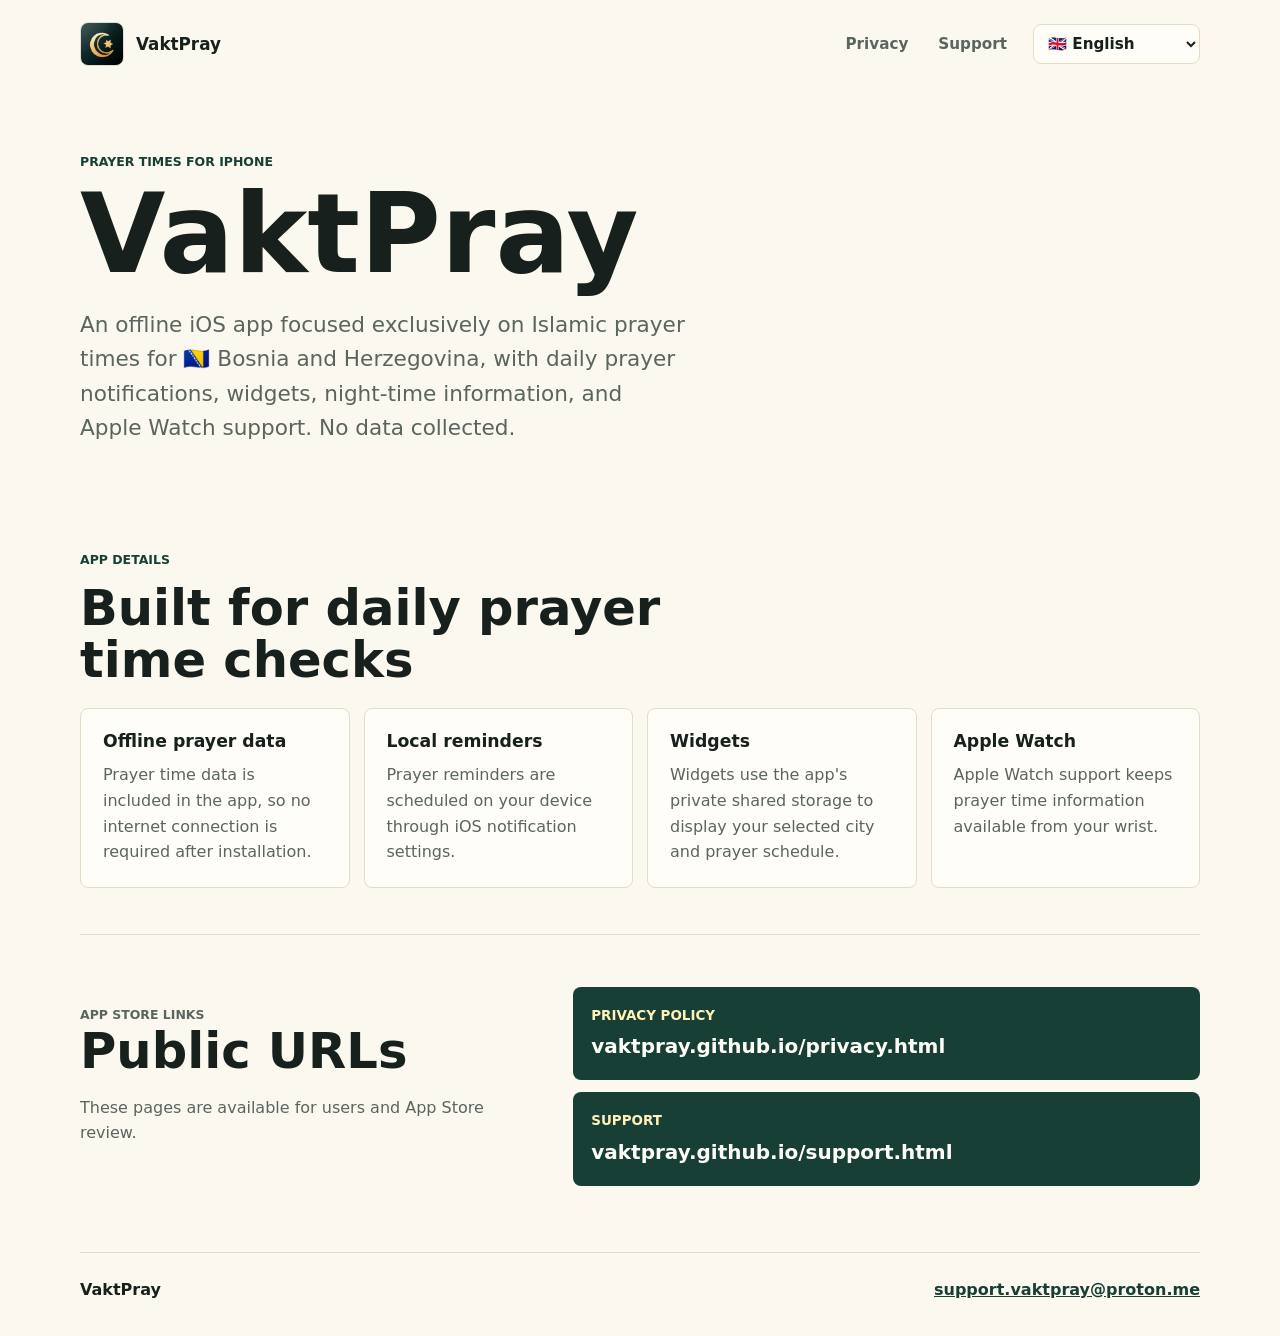
==== index.html @ ff626b73 "Initial commit" ====
<!doctype html>
<html lang="en">
<head>
  <meta charset="utf-8">
  <meta name="viewport" content="width=device-width, initial-scale=1">
  <title>VaktPray</title>
  <meta name="description" content="VaktPray is an offline iOS app focused exclusively on Islamic prayer times for 🇧🇦 Bosnia and Herzegovina, with notifications, widgets, night-time information, and Apple Watch support.">
  <link rel="canonical" href="https://vaktpray.github.io/">
  <link rel="icon" href="assets/vaktpray-icon.jpg">
  <link rel="apple-touch-icon" href="assets/vaktpray-icon.jpg">
  <link rel="stylesheet" href="assets/styles.css">
  <script src="assets/i18n.js" defer></script>
  <script src="assets/contact.js" defer></script>
</head>
<body data-page="home">
  <header class="site-header">
    <a class="brand" href="/" aria-label="VaktPray home">
      <img src="assets/vaktpray-icon.jpg" width="44" height="44" alt="">
      <span>VaktPray</span>
    </a>
    <div class="header-actions">
      <nav aria-label="Main navigation">
        <a href="privacy.html" data-i18n="common.privacy">Privacy</a>
        <a href="support.html" data-i18n="common.support">Support</a>
      </nav>
      <label class="language-switch">
        <span class="visually-hidden" data-i18n="common.language">Language</span>
        <select id="language-select" aria-label="Language" data-i18n-aria-label="common.language">
          <option value="en">🇬🇧 English</option>
          <option value="bs">🇧🇦 Bosanski</option>
        </select>
      </label>
    </div>
  </header>

  <main>
    <section class="hero">
      <div class="hero-copy">
        <p class="eyebrow" data-i18n="home.heroEyebrow">Prayer times for iPhone</p>
        <h1>VaktPray</h1>
        <p class="lede" data-i18n="home.heroText">An offline iOS app focused exclusively on Islamic prayer times for 🇧🇦 Bosnia and Herzegovina, with daily prayer notifications, widgets, night-time information, and Apple Watch support. No data collected.</p>
      </div>
    </section>

    <section class="overview" aria-labelledby="overview-title">
      <div class="section-heading">
        <p class="eyebrow" data-i18n="home.detailsEyebrow">App Details</p>
        <h2 id="overview-title" data-i18n="home.detailsTitle">Built for daily prayer time checks</h2>
      </div>
      <div class="feature-grid">
        <article class="feature-card">
          <h3 data-i18n="home.offlineTitle">Offline prayer data</h3>
          <p data-i18n="home.offlineBody">Prayer time data is included in the app, so no internet connection is required after installation.</p>
        </article>
        <article class="feature-card">
          <h3 data-i18n="home.remindersTitle">Local reminders</h3>
          <p data-i18n="home.remindersBody">Prayer reminders are scheduled on your device through iOS notification settings.</p>
        </article>
        <article class="feature-card">
          <h3 data-i18n="home.widgetsTitle">Widgets</h3>
          <p data-i18n="home.widgetsBody">Widgets use the app's private shared storage to display your selected city and prayer schedule.</p>
        </article>
        <article class="feature-card">
          <h3 data-i18n="home.watchTitle">Apple Watch</h3>
          <p data-i18n="home.watchBody">Apple Watch support keeps prayer time information available from your wrist.</p>
        </article>
      </div>
    </section>

    <section class="split-section" aria-labelledby="links-title">
      <div>
        <p class="eyebrow" data-i18n="home.linksEyebrow">App Store Links</p>
        <h2 id="links-title" data-i18n="home.linksTitle">Public URLs</h2>
        <p data-i18n="home.linksBody">These pages are available for users and App Store review.</p>
      </div>
      <div class="link-list">
        <a href="privacy.html">
          <span data-i18n="common.privacyPolicy">Privacy Policy</span>
          <strong>vaktpray.github.io/privacy.html</strong>
        </a>
        <a href="support.html">
          <span data-i18n="common.support">Support</span>
          <strong>vaktpray.github.io/support.html</strong>
        </a>
      </div>
    </section>
  </main>

  <footer class="site-footer">
    <span>VaktPray</span>
    <a class="js-support-email" href="#support-email">Show support email</a>
  </footer>
</body>
</html>
---- assets/styles.css ----
:root {
  --ink: #17201c;
  --muted: #5b655f;
  --soft: #fbf8ef;
  --paper: #fffdf7;
  --line: #e4dcc6;
  --green: #173f35;
  --green-deep: #102c26;
  --gold: #eeb909;
  --gold-soft: #fff2b7;
  --shadow: 0 24px 70px rgba(23, 32, 28, 0.16);
  color-scheme: light;
}

* {
  box-sizing: border-box;
}

html {
  scroll-behavior: smooth;
}

body {
  margin: 0;
  background: var(--soft);
  color: var(--ink);
  font-family: Inter, ui-sans-serif, system-ui, -apple-system, BlinkMacSystemFont, "Segoe UI", sans-serif;
  line-height: 1.6;
}

img {
  display: block;
  max-width: 100%;
}

a {
  color: inherit;
}

.site-header {
  display: flex;
  align-items: center;
  justify-content: space-between;
  gap: 24px;
  width: min(1120px, calc(100% - 32px));
  margin: 0 auto;
  padding: 22px 0;
}

.header-actions {
  display: flex;
  align-items: center;
  gap: 14px;
}

.brand {
  display: inline-flex;
  align-items: center;
  gap: 12px;
  color: var(--ink);
  font-size: 1.05rem;
  font-weight: 800;
  text-decoration: none;
}

.brand img {
  width: 44px;
  height: 44px;
  border: 1px solid rgba(23, 32, 28, 0.12);
  border-radius: 8px;
}

nav {
  display: flex;
  align-items: center;
  gap: 6px;
}

nav a {
  border-radius: 8px;
  color: var(--muted);
  font-size: 0.95rem;
  font-weight: 700;
  padding: 8px 12px;
  text-decoration: none;
}

nav a:hover,
nav a[aria-current="page"] {
  background: #efe7d1;
  color: var(--ink);
}

.language-switch select {
  min-height: 40px;
  background: var(--paper);
  border: 1px solid var(--line);
  border-radius: 8px;
  color: var(--ink);
  font: inherit;
  font-size: 0.95rem;
  font-weight: 800;
  padding: 7px 34px 7px 10px;
}

.language-switch select:focus {
  outline: 2px solid var(--gold);
  outline-offset: 2px;
}

.visually-hidden {
  position: absolute;
  width: 1px;
  height: 1px;
  margin: -1px;
  clip: rect(0, 0, 0, 0);
  overflow: hidden;
  padding: 0;
  white-space: nowrap;
  border: 0;
}

.hero,
.overview,
.split-section,
.support-hero,
.support-details,
.document {
  width: min(1120px, calc(100% - 32px));
  margin: 0 auto;
}

.hero {
  padding: 64px 0 58px;
}

.hero-copy {
  max-width: 760px;
}

.eyebrow {
  margin: 0 0 12px;
  color: var(--green);
  font-size: 0.78rem;
  font-weight: 900;
  letter-spacing: 0;
  text-transform: uppercase;
}

h1,
h2,
h3,
p {
  overflow-wrap: break-word;
}

h1 {
  margin: 0;
  font-size: clamp(3.6rem, 10vw, 6.9rem);
  line-height: 0.92;
  letter-spacing: 0;
}

h2 {
  margin: 0;
  font-size: clamp(2rem, 4vw, 3.1rem);
  line-height: 1.05;
  letter-spacing: 0;
}

h3 {
  margin: 0 0 10px;
  font-size: 1.08rem;
  line-height: 1.25;
}

.lede {
  max-width: 610px;
  margin: 22px 0 0;
  color: var(--muted);
  font-size: clamp(1.08rem, 2vw, 1.35rem);
}

.overview,
.support-details {
  padding: 46px 0;
}

.section-heading {
  max-width: 720px;
  margin-bottom: 22px;
}

.feature-grid {
  display: grid;
  grid-template-columns: repeat(4, minmax(0, 1fr));
  gap: 14px;
}

.feature-grid.two {
  grid-template-columns: repeat(2, minmax(0, 1fr));
}

.feature-card {
  min-height: 180px;
  background: var(--paper);
  border: 1px solid var(--line);
  border-radius: 8px;
  padding: 22px;
}

.feature-card p {
  margin: 0;
  color: var(--muted);
}

.split-section {
  display: grid;
  grid-template-columns: minmax(0, 0.85fr) minmax(280px, 1.15fr);
  gap: 30px;
  align-items: start;
  border-top: 1px solid var(--line);
  padding: 52px 0 66px;
}

.split-section p {
  margin: 18px 0 0;
  color: var(--muted);
}

.link-list {
  display: grid;
  gap: 12px;
}

.link-list a {
  display: grid;
  gap: 4px;
  background: var(--green);
  border-radius: 8px;
  color: #fffdf7;
  padding: 18px;
  text-decoration: none;
}

.link-list a:hover {
  background: var(--green-deep);
}

.link-list span {
  color: var(--gold-soft);
  font-size: 0.84rem;
  font-weight: 800;
  text-transform: uppercase;
}

.link-list strong {
  font-size: clamp(1rem, 2vw, 1.25rem);
}

.site-footer {
  display: flex;
  align-items: center;
  justify-content: space-between;
  gap: 18px;
  width: min(1120px, calc(100% - 32px));
  margin: 0 auto;
  border-top: 1px solid var(--line);
  color: var(--muted);
  padding: 24px 0 34px;
}

.site-footer span {
  color: var(--ink);
  font-weight: 800;
}

.site-footer a {
  color: var(--green);
  font-weight: 800;
}

.document {
  max-width: 860px;
  padding: 50px 0 70px;
}

.document-hero {
  padding-bottom: 28px;
}

.updated {
  color: var(--muted);
  font-size: 0.95rem;
  font-weight: 700;
  margin: 18px 0 0;
}

.policy-block {
  border-top: 1px solid var(--line);
  padding: 30px 0;
}

.policy-block h2 {
  font-size: clamp(1.45rem, 3vw, 2rem);
  margin-bottom: 12px;
}

.policy-block p {
  color: var(--muted);
  margin: 0 0 14px;
}

.policy-block p:last-child {
  margin-bottom: 0;
}

.policy-block a {
  color: var(--green);
  font-weight: 800;
}

.support-hero {
  padding: 64px 0 50px;
}

.support-copy {
  max-width: 760px;
}

.email-link {
  display: inline-flex;
  max-width: 100%;
  margin-top: 28px;
  background: var(--green);
  border-radius: 8px;
  color: #fffdf7;
  font-size: clamp(1rem, 3vw, 1.3rem);
  font-weight: 900;
  overflow-wrap: anywhere;
  padding: 16px 18px;
  text-decoration: none;
}

.email-link:hover {
  background: var(--green-deep);
}

@media (max-width: 860px) {
  .split-section {
    grid-template-columns: 1fr;
  }

  .hero {
    padding-top: 34px;
  }

  .feature-grid,
  .feature-grid.two {
    grid-template-columns: 1fr;
  }
}

@media (max-width: 560px) {
  .site-header,
  .site-footer {
    align-items: flex-start;
    flex-direction: column;
  }

  nav {
    width: 100%;
  }

  .header-actions {
    align-items: stretch;
    flex-direction: column;
    width: 100%;
  }

  nav a {
    flex: 1;
    text-align: center;
  }

  .language-switch,
  .language-switch select {
    width: 100%;
  }

  .feature-card {
    min-height: auto;
  }
}
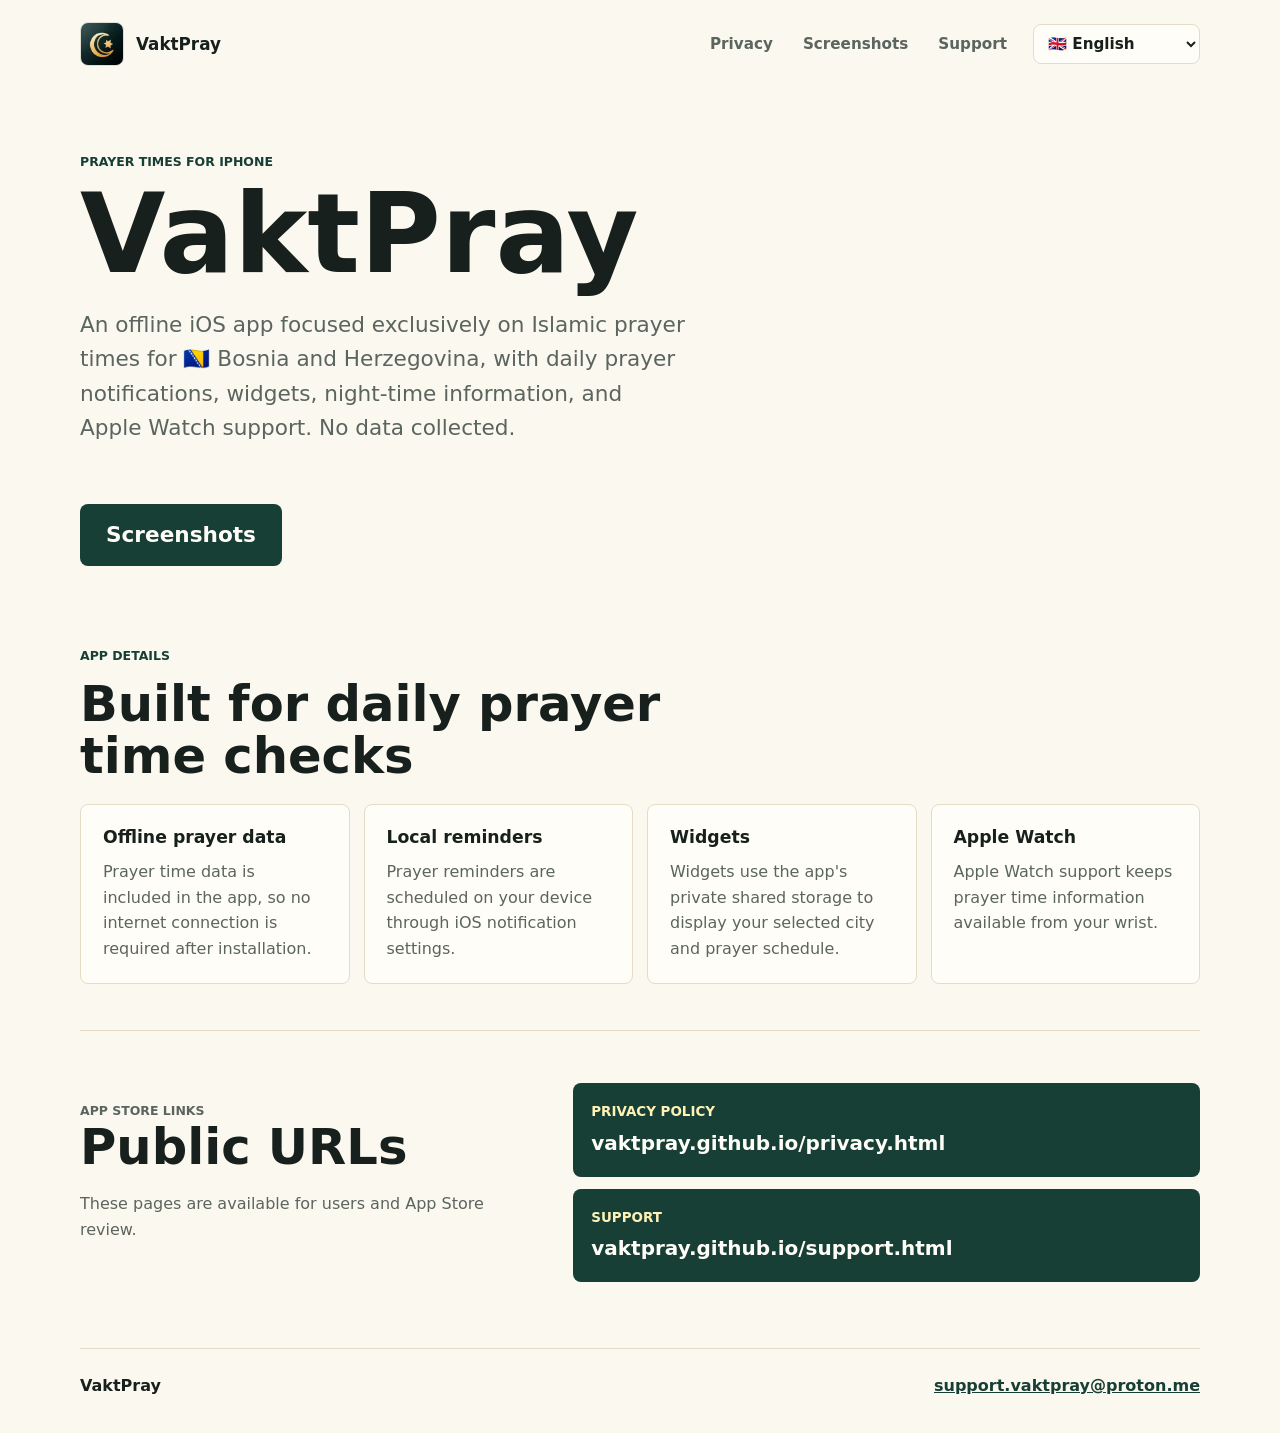
==== commit 0a25b352: "Add screenshots gallery" ====
--- a/index.html
+++ b/index.html
@@ -21,6 +21,7 @@
     <div class="header-actions">
       <nav aria-label="Main navigation">
         <a href="privacy.html" data-i18n="common.privacy">Privacy</a>
+        <a href="screenshots.html" data-i18n="common.screenshots">Screenshots</a>
         <a href="support.html" data-i18n="common.support">Support</a>
       </nav>
       <label class="language-switch">
@@ -40,6 +41,10 @@
         <h1>VaktPray</h1>
         <p class="lede" data-i18n="home.heroText">An offline iOS app focused exclusively on Islamic prayer times for 🇧🇦 Bosnia and Herzegovina, with daily prayer notifications, widgets, night-time information, and Apple Watch support. No data collected.</p>
       </div>
+    </section>
+
+    <section class="screenshots-cta" aria-label="Screenshots">
+      <a class="screenshots-button" href="screenshots.html" data-i18n="home.screenshotsButton">Screenshots</a>
     </section>
 
     <section class="overview" aria-labelledby="overview-title">
--- a/assets/styles.css
+++ b/assets/styles.css
@@ -121,10 +121,12 @@
 }
 
 .hero,
+.screenshots-cta,
 .overview,
 .split-section,
 .support-hero,
 .support-details,
+.screenshots-page,
 .document {
   width: min(1120px, calc(100% - 32px));
   margin: 0 auto;
@@ -181,6 +183,28 @@
   font-size: clamp(1.08rem, 2vw, 1.35rem);
 }
 
+.screenshots-cta {
+  padding: 0 0 34px;
+}
+
+.screenshots-button {
+  display: inline-flex;
+  align-items: center;
+  justify-content: center;
+  min-height: 62px;
+  background: var(--green);
+  border-radius: 8px;
+  color: #fffdf7;
+  font-size: clamp(1.05rem, 2vw, 1.35rem);
+  font-weight: 900;
+  padding: 14px 26px;
+  text-decoration: none;
+}
+
+.screenshots-button:hover {
+  background: var(--green-deep);
+}
+
 .overview,
 .support-details {
   padding: 46px 0;
@@ -346,6 +370,70 @@
   background: var(--green-deep);
 }
 
+.screenshots-page {
+  padding: 50px 0 70px;
+}
+
+.screenshots-hero {
+  max-width: 780px;
+  padding-bottom: 34px;
+}
+
+.screenshot-section {
+  border-top: 1px solid var(--line);
+  padding: 34px 0 44px;
+}
+
+.screenshot-section:last-child {
+  padding-bottom: 0;
+}
+
+.screenshot-section-header {
+  max-width: 760px;
+  margin-bottom: 22px;
+}
+
+.screenshot-section-header h2 {
+  font-size: clamp(1.7rem, 3vw, 2.35rem);
+}
+
+.screenshot-grid {
+  display: grid;
+  grid-template-columns: repeat(auto-fit, minmax(230px, 1fr));
+  gap: 18px;
+  align-items: start;
+}
+
+.screenshot-grid.single {
+  grid-template-columns: minmax(230px, 360px);
+}
+
+.screenshot-card {
+  background: var(--paper);
+  border: 1px solid var(--line);
+  border-radius: 8px;
+  padding: 14px;
+}
+
+.screenshot-card img {
+  width: 100%;
+  aspect-ratio: 736 / 1600;
+  object-fit: cover;
+  object-position: top;
+  background: var(--green);
+  border: 1px solid rgba(23, 32, 28, 0.12);
+  border-radius: 6px;
+}
+
+.screenshot-card h3 {
+  margin: 14px 0 8px;
+}
+
+.screenshot-card p {
+  margin: 0;
+  color: var(--muted);
+}
+
 @media (max-width: 860px) {
   .split-section {
     grid-template-columns: 1fr;
@@ -357,6 +445,10 @@
 
   .feature-grid,
   .feature-grid.two {
+    grid-template-columns: 1fr;
+  }
+
+  .screenshot-grid.single {
     grid-template-columns: 1fr;
   }
 }
@@ -391,4 +483,8 @@
   .feature-card {
     min-height: auto;
   }
-}
+
+  .screenshots-button {
+    width: 100%;
+  }
+}
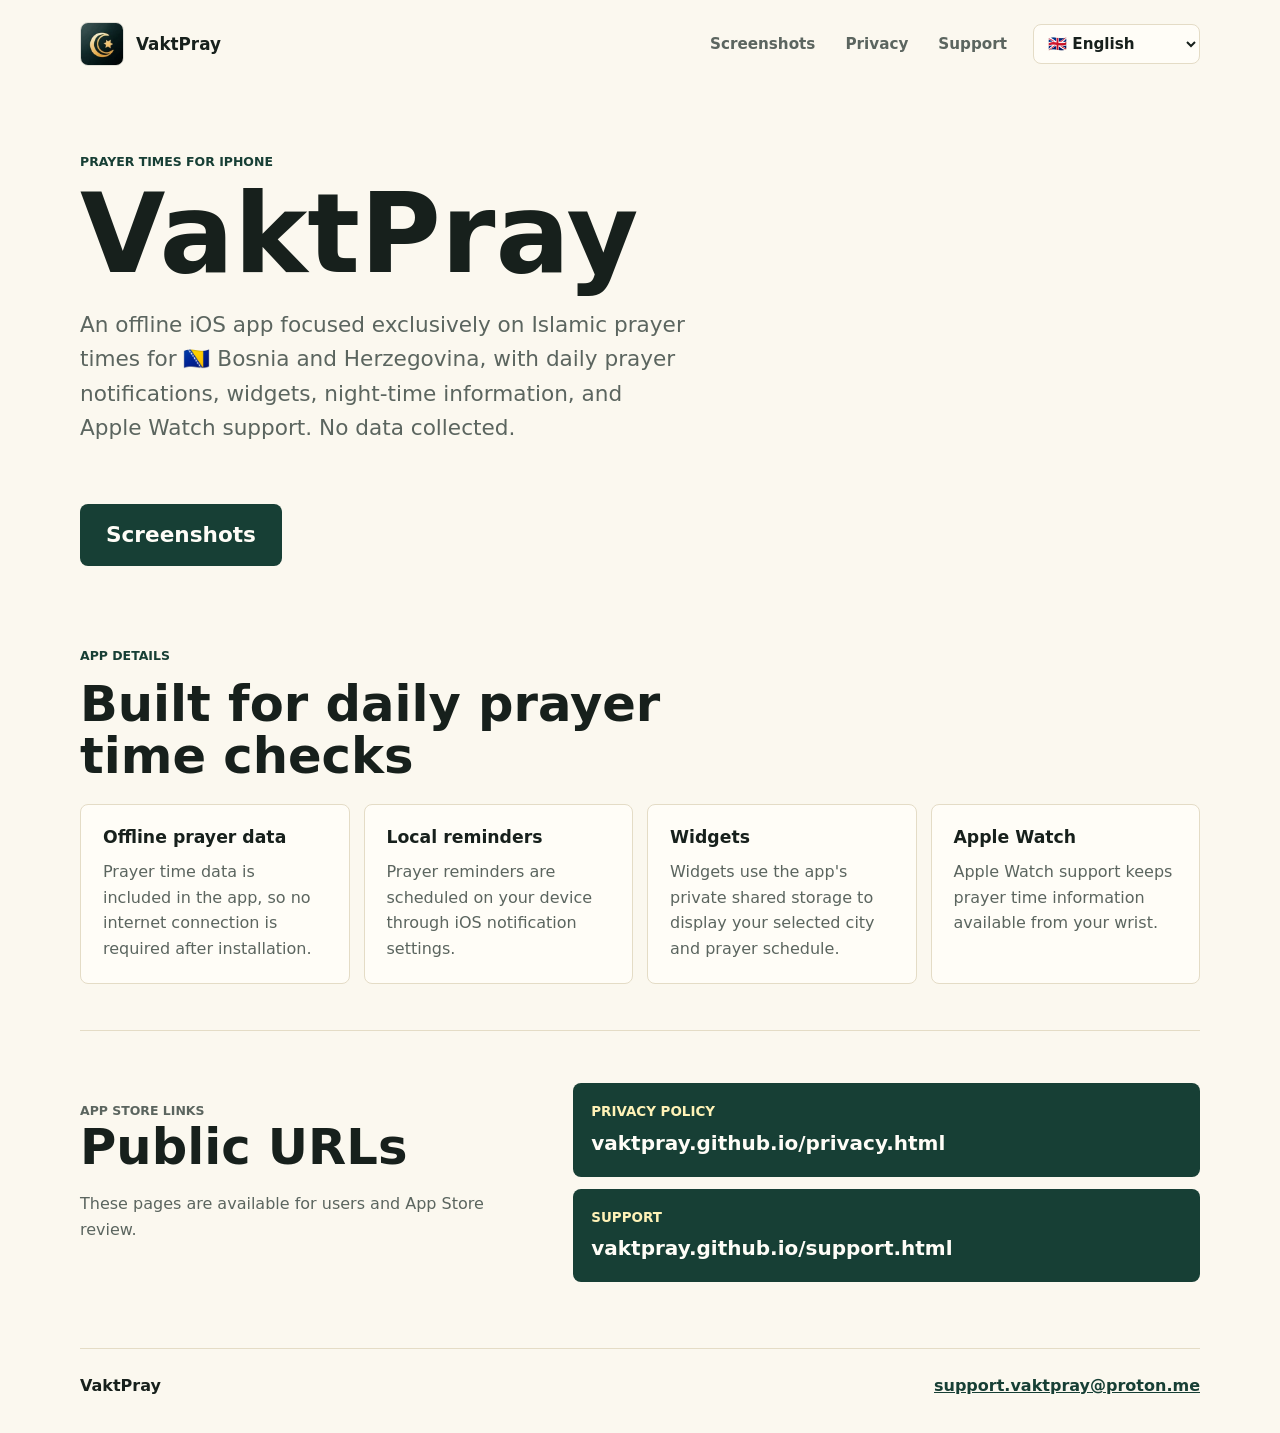
==== commit 6d81339d: "Swap screenshots and privacy nav order" ====
--- a/index.html
+++ b/index.html
@@ -20,8 +20,8 @@
     </a>
     <div class="header-actions">
       <nav aria-label="Main navigation">
+        <a href="screenshots.html" data-i18n="common.screenshots">Screenshots</a>
         <a href="privacy.html" data-i18n="common.privacy">Privacy</a>
-        <a href="screenshots.html" data-i18n="common.screenshots">Screenshots</a>
         <a href="support.html" data-i18n="common.support">Support</a>
       </nav>
       <label class="language-switch">
--- a/assets/styles.css
+++ b/assets/styles.css
@@ -425,6 +425,10 @@
   border-radius: 6px;
 }
 
+.screenshot-card-wide img {
+  aspect-ratio: 906 / 1600;
+}
+
 .screenshot-card h3 {
   margin: 14px 0 8px;
 }
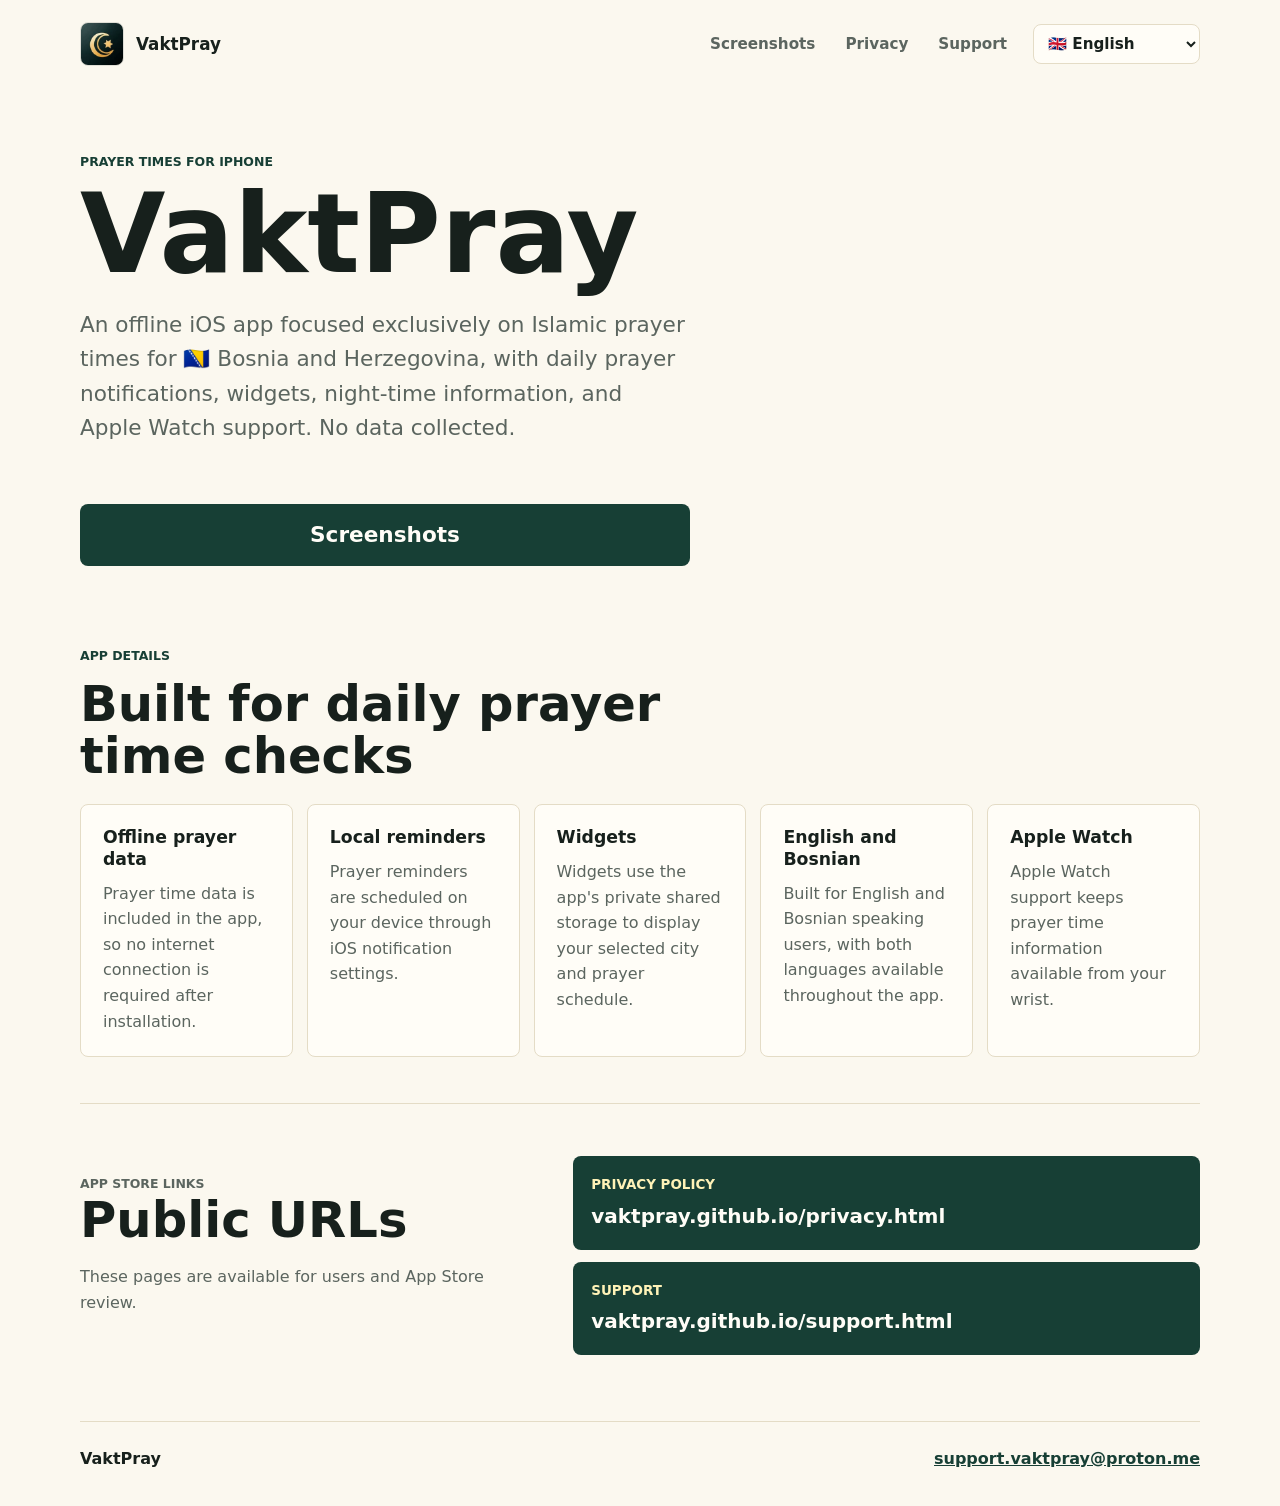
==== commit 145f7e59: "Add language support feature card" ====
--- a/index.html
+++ b/index.html
@@ -66,6 +66,10 @@
           <p data-i18n="home.widgetsBody">Widgets use the app's private shared storage to display your selected city and prayer schedule.</p>
         </article>
         <article class="feature-card">
+          <h3 data-i18n="home.languagesTitle">English and Bosnian</h3>
+          <p data-i18n="home.languagesBody">Built for English and Bosnian speaking users, with both languages available throughout the app.</p>
+        </article>
+        <article class="feature-card">
           <h3 data-i18n="home.watchTitle">Apple Watch</h3>
           <p data-i18n="home.watchBody">Apple Watch support keeps prayer time information available from your wrist.</p>
         </article>
--- a/assets/styles.css
+++ b/assets/styles.css
@@ -191,6 +191,7 @@
   display: inline-flex;
   align-items: center;
   justify-content: center;
+  width: min(100%, 610px);
   min-height: 62px;
   background: var(--green);
   border-radius: 8px;
@@ -217,7 +218,7 @@
 
 .feature-grid {
   display: grid;
-  grid-template-columns: repeat(4, minmax(0, 1fr));
+  grid-template-columns: repeat(auto-fit, minmax(210px, 1fr));
   gap: 14px;
 }
 
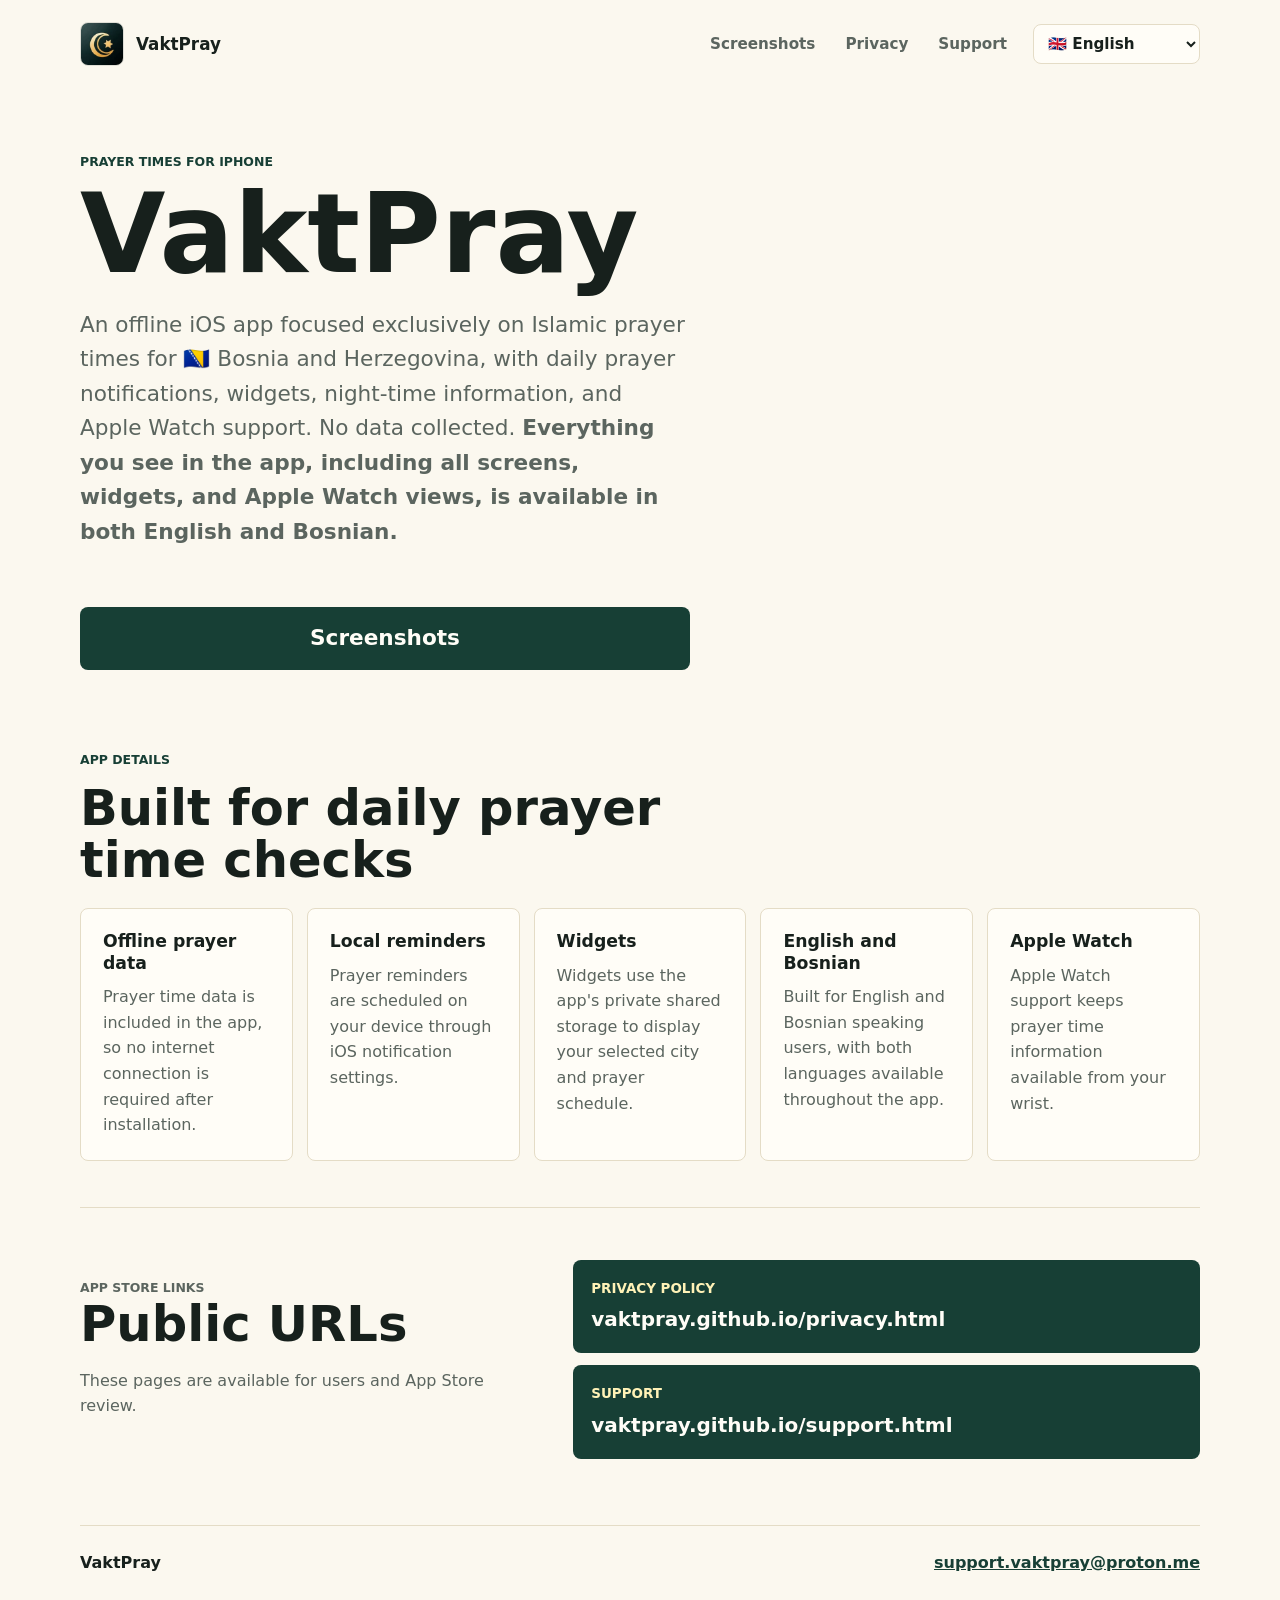
==== commit 7d571c19: "Simplify bilingual support wording" ====
--- a/index.html
+++ b/index.html
@@ -39,7 +39,10 @@
       <div class="hero-copy">
         <p class="eyebrow" data-i18n="home.heroEyebrow">Prayer times for iPhone</p>
         <h1>VaktPray</h1>
-        <p class="lede" data-i18n="home.heroText">An offline iOS app focused exclusively on Islamic prayer times for 🇧🇦 Bosnia and Herzegovina, with daily prayer notifications, widgets, night-time information, and Apple Watch support. No data collected.</p>
+        <p class="lede">
+          <span data-i18n="home.heroText">An offline iOS app focused exclusively on Islamic prayer times for 🇧🇦 Bosnia and Herzegovina, with daily prayer notifications, widgets, night-time information, and Apple Watch support. No data collected.</span>
+          <strong class="lede-emphasis" data-i18n="home.languageAvailability">Everything you see in the app, including all screens, widgets, and Apple Watch views, is available in both English and Bosnian.</strong>
+        </p>
       </div>
     </section>
 
